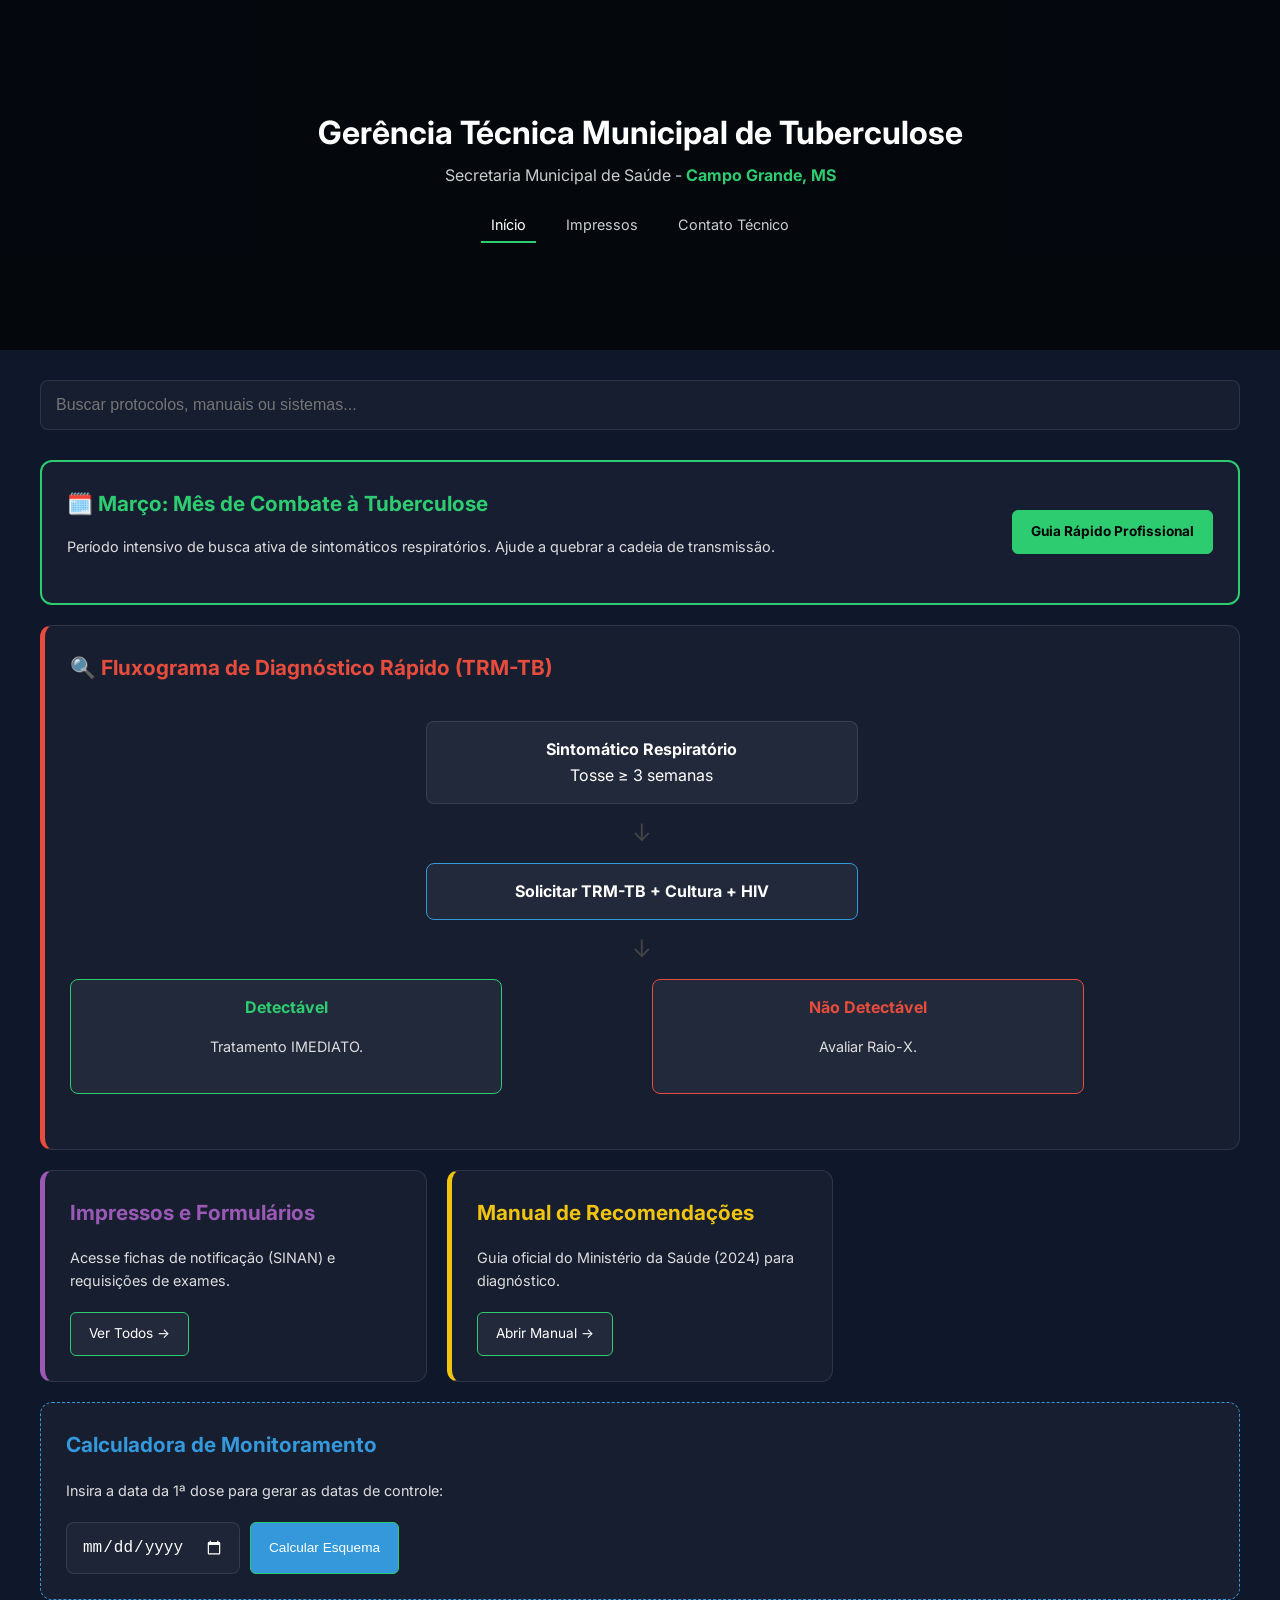
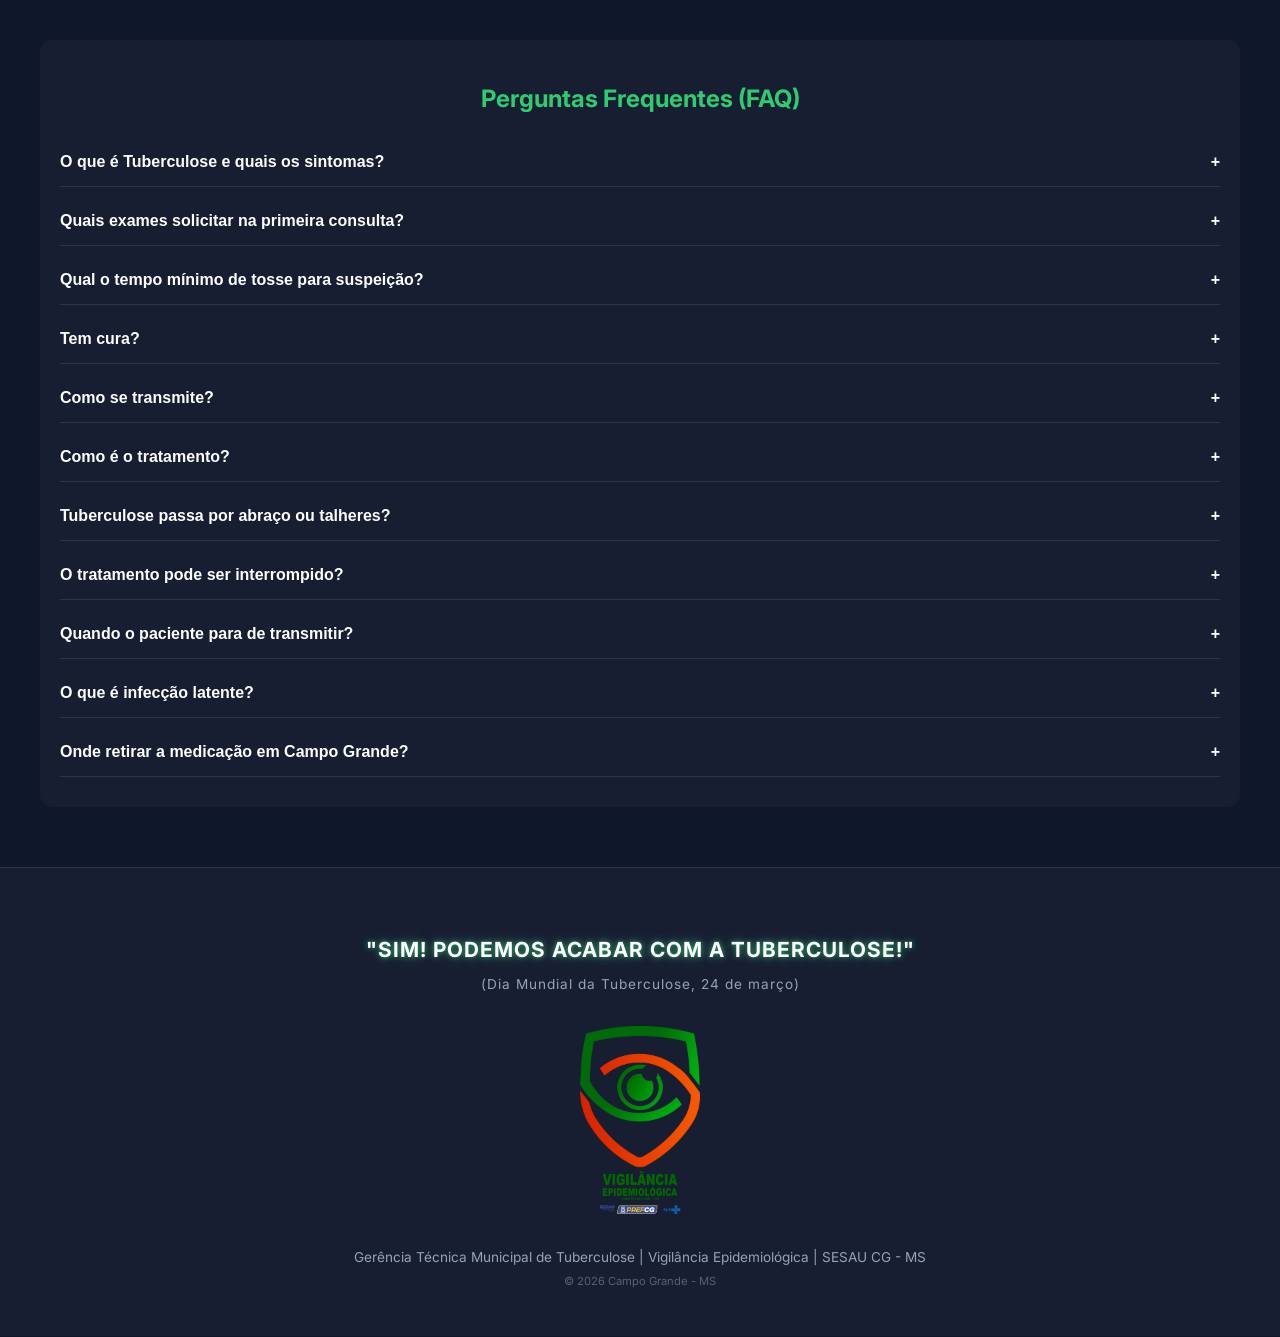
==== index.html @ 12a6256b "alteracoes no index" ====
<!DOCTYPE html>
<html lang="pt-br">

<head>
    <meta charset="UTF-8">
    <meta name="viewport" content="width=device-width, initial-scale=1.0">
    <title>Gerência Técnica Municipal de Tuberculose - SESAU</title>
    <link href="https://fonts.googleapis.com/css2?family=Inter:wght@400;500;600;700&display=swap" rel="stylesheet">
    <style>
        /* Estilos Globais */
        :root {
            --primary-green: #2ecc71;
            --primary-blue: #3498db;
            --manual-gold: #f1c40f;
            --bg-dark: #0f172a;
            --panel-bg: rgba(255, 255, 255, 0.03);
            --border-light: rgba(255, 255, 255, 0.1);
        }

        body {
            font-family: 'Inter', sans-serif;
            background-color: var(--bg-dark);
            color: #fff;
            margin: 0;
            line-height: 1.6;
        }

        .container {
            max-width: 1200px;
            margin: 0 auto;
            padding: 0 20px;
        }

        /* Header e Vídeo */
        .main-header {
            position: relative;
            height: 350px;
            overflow: hidden;
            display: flex;
            align-items: center;
            justify-content: center;
            text-align: center;
        }

        .header-video {
            position: absolute;
            top: 50%;
            left: 50%;
            min-width: 100%;
            min-height: 100%;
            z-index: -1;
            transform: translate(-50%, -50%);
            object-fit: cover;
        }

        .header-overlay {
            position: absolute;
            top: 0;
            left: 0;
            width: 100%;
            height: 100%;
            background: rgba(0, 0, 0, 0.7);
        }

        .header-content {
            position: relative;
            z-index: 1;
        }

        .brand h1 {
            margin: 0;
            font-size: 2rem;
        }

        .brand p {
            margin: 5px 0;
            color: #ccc;
        }

        .brand span {
            color: var(--primary-green);
            font-weight: bold;
        }

        .nav-menu {
            display: flex;
            gap: 20px;
            justify-content: center;
            margin-top: 20px;
        }

        .nav-menu a {
            color: #fff;
            text-decoration: none;
            font-size: 0.9rem;
            opacity: 0.8;
            transition: 0.3s;
            padding: 5px 10px;
        }

        .nav-menu a:hover,
        .nav-menu a.active {
            opacity: 1;
            border-bottom: 2px solid var(--primary-green);
        }

        /* Busca */
        .search-container {
            margin: 30px 0;
        }

        .search-field {
            width: 100%;
            padding: 15px;
            background: var(--panel-bg);
            border: 1px solid var(--border-light);
            border-radius: 8px;
            color: #fff;
            font-size: 1rem;
            outline: none;
            box-sizing: border-box;
        }

        /* Grid de Painéis */
        .grid-panels {
            display: grid;
            grid-template-columns: repeat(auto-fit, minmax(300px, 1fr));
            gap: 20px;
            margin-bottom: 30px;
        }

        .panel {
            padding: 25px;
            background: var(--panel-bg);
            border-radius: 12px;
            border: 1px solid var(--border-light);
            transition: 0.3s;
        }

        .panel h2 {
            margin-top: 0;
            font-size: 1.3rem;
            color: var(--primary-green);
        }

        .panel p {
            color: #ddd;
            font-size: 0.9rem;
            margin-bottom: 20px;
        }

        .panel-link {
            display: inline-block;
            padding: 10px 18px;
            background: rgba(255, 255, 255, 0.05);
            border: 1px solid var(--primary-green);
            border-radius: 6px;
            text-decoration: none;
            color: #fff;
            font-size: 0.85rem;
            transition: 0.3s;
            cursor: pointer;
        }

        .panel-link:hover {
            background: var(--primary-green);
            color: #000;
        }

        /* Fluxograma */
        .fluxo-container {
            display: flex;
            flex-direction: column;
            align-items: center;
            padding: 20px 0;
        }

        .fluxo-box {
            background: rgba(255, 255, 255, 0.05);
            border: 1px solid rgba(255, 255, 255, 0.1);
            padding: 15px;
            border-radius: 8px;
            max-width: 400px;
            width: 100%;
            text-align: center;
            margin-bottom: 10px;
        }

        .fluxo-seta {
            font-size: 1.5rem;
            color: #444;
            margin-bottom: 10px;
        }

        /* FAQ Section */
        .faq-section {
            margin: 40px 0;
            padding: 20px;
            background: var(--panel-bg);
            border-radius: 12px;
        }

        .faq-title {
            color: var(--primary-green);
            text-align: center;
        }

        .faq-item {
            border-bottom: 1px solid var(--border-light);
            margin-bottom: 10px;
        }

        .faq-question {
            width: 100%;
            background: none;
            border: none;
            color: #fff;
            text-align: left;
            padding: 15px 0;
            font-size: 1rem;
            font-weight: 600;
            cursor: pointer;
            display: flex;
            justify-content: space-between;
        }

        .faq-answer {
            max-height: 0;
            overflow: hidden;
            transition: max-height 0.3s ease-out;
            color: #ccc;
            font-size: 0.9rem;
        }

        /* Footer */
        .footer {
            text-align: center;
            padding: 60px 20px 40px;
            background: var(--panel-bg);
            border-top: 1px solid var(--border-light);
            margin-top: 60px;
        }

        .footer-logo img {
            max-width: 120px;
            height: auto;
            margin-bottom: 20px;
        }

        .footer p {
            color: #94a3b8;
            margin: 5px 0;
            font-size: 0.85rem;
        }

        .text-blue {
            color: var(--primary-blue) !important;
        }

        .bg-blue {
            border-color: var(--primary-blue) !important;
        }

        /* --- ESTILIZAÇÃO DA FRASE COM EFEITO DE BRILHO --- */
        .frase-campanha {
            font-size: 1.3rem;
            /* Aumentei um pouco para dar mais destaque */
            font-weight: 700;
            color: #fff;
            /* Cor branca para o texto base, o brilho dará a cor */
            margin-bottom: 25px;
            text-transform: uppercase;
            letter-spacing: 1px;
            position: relative;
            display: inline-block;
            /* Para o brilho não ocupar a largura toda */
            padding: 5px 10px;
        }

        /* O "span" com a data não deve ter brilho forte */
        .frase-campanha span {
            display: block;
            font-size: 0.85rem;
            font-weight: 400;
            color: #94a3b8;
            margin-top: 8px;
            text-transform: none;
            text-shadow: none;
            /* Remove o brilho da data */
        }

        /* A CLASSE DO EFEITO DE BRILHO SUAVE */
        .efeito-brilho {
            color: #fff;
            text-align: center;
            /* Camadas de sombra para criar o efeito de "glow" verde */
            text-shadow:
                0 0 5px rgba(46, 204, 113, 0.6),
                /* Brilho interno suave (Verde) */
                0 0 10px rgba(46, 204, 113, 0.4),
                /* Brilho médio (Verde) */
                0 0 20px rgba(255, 255, 255, 0.2);
            /* Brilho externo branco difuso */

            /* Adiciona uma animação pulsante suave para chamar atenção */
            animation: pulsarBrilho 3s infinite alternate;
        }

        /* ANIMAÇÃO PARA O BRILHO PULSAR SUAVEMENTE */
        @keyframes pulsarBrilho {
            0% {
                text-shadow:
                    0 0 5px rgba(46, 204, 113, 0.6),
                    0 0 10px rgba(46, 204, 113, 0.4),
                    0 0 20px rgba(255, 255, 255, 0.2);
            }

            100% {
                text-shadow:
                    0 0 8px rgba(46, 204, 113, 0.8),
                    /* Brilho fica ligeiramente mais forte */
                    0 0 15px rgba(46, 204, 113, 0.6),
                    0 0 30px rgba(46, 204, 113, 0.3);
            }
        }
    </style>
</head>

<body>

    <header class="main-header">
        <video autoplay muted loop playsinline class="header-video">
            <source src="pulmao2.mp4" type="video/mp4">
        </video>
        <div class="header-overlay"></div>
        <div class="header-content container">
            <div class="brand">
                <h1>Gerência Técnica Municipal de Tuberculose</h1>
                <p>Secretaria Municipal de Saúde - <span>Campo Grande, MS</span></p>
            </div>
            <nav class="nav-menu">
                <a href="index.html" class="active">Início</a>
                <a href="impressos.html">Impressos</a>
                <a href="contato.html">Contato Técnico</a>
            </nav>
        </div>
    </header>

    <main class="container">
        <div class="search-container">
            <input type="text" id="searchInput" class="search-field"
                placeholder="Buscar protocolos, manuais ou sistemas...">
        </div>

        <section class="grid-panels">
            <div class="panel"
                style="grid-column: 1 / -1; border: 2px solid var(--primary-green); display: flex; align-items: center; justify-content: space-between; flex-wrap: wrap; gap: 20px;">
                <div style="flex: 1; min-width: 300px;">
                    <h2 style="color: var(--primary-green); margin-bottom: 10px;">🗓️ Março: Mês de Combate à
                        Tuberculose</h2>
                    <p>Período intensivo de busca ativa de sintomáticos respiratórios. Ajude a quebrar a cadeia de
                        transmissão.</p>
                </div>
                <a href="guiarapidotb.pdf" class="panel-link"
                    style="background: var(--primary-green); color: #000; font-weight: bold;">Guia Rápido
                    Profissional</a>
            </div>

            <section class="panel" style="border-left: 5px solid #e74c3c; grid-column: 1 / -1;">
                <h2 style="color: #e74c3c;">🔍 Fluxograma de Diagnóstico Rápido (TRM-TB)</h2>
                <div class="fluxo-container">
                    <div class="fluxo-box"><strong>Sintomático Respiratório</strong><br><span>Tosse ≥ 3 semanas</span>
                    </div>
                    <div class="fluxo-seta">↓</div>
                    <div class="fluxo-box" style="border-color: var(--primary-blue);"><strong>Solicitar TRM-TB + Cultura
                            + HIV</strong></div>
                    <div class="fluxo-seta">↓</div>
                    <div style="display: grid; grid-template-columns: 1fr 1fr; gap: 20px; width: 100%;">
                        <div class="fluxo-box" style="border-color: var(--primary-green);"><strong
                                style="color: var(--primary-green);">Detectável</strong>
                            <p>Tratamento IMEDIATO.</p>
                        </div>
                        <div class="fluxo-box" style="border-color: #e74c3c;"><strong style="color: #e74c3c;">Não
                                Detectável</strong>
                            <p>Avaliar Raio-X.</p>
                        </div>
                    </div>
                </div>
            </section>

            <div class="panel" style="border-left: 5px solid #9b59b6;">
                <h2 style="color: #9b59b6;">Impressos e Formulários</h2>
                <p>Acesse fichas de notificação (SINAN) e requisições de exames.</p>
                <a href="impressos.html" class="panel-link">Ver Todos →</a>
            </div>

            <div class="panel" style="border-left: 5px solid var(--manual-gold);">
                <h2 style="color: var(--manual-gold);">Manual de Recomendações</h2>
                <p>Guia oficial do Ministério da Saúde (2024) para diagnóstico.</p>
                <a href="manualtb.pdf" target="_blank" class="panel-link">Abrir Manual →</a>
            </div>

            <section class="panel bg-blue" style="grid-column: 1 / -1; border: 1px dashed #f1c40f;">
                <h2 class="text-blue">Calculadora de Monitoramento</h2>
                <p>Insira a data da 1ª dose para gerar as datas de controle:</p>
                <div style="display: flex; gap: 10px; flex-wrap: wrap;">
                    <input type="date" id="dataInicio" class="search-field" style="width: auto; color-scheme: dark;">
                    <button onclick="calcularDatas()" class="panel-link"
                        style="background: var(--primary-blue); color: #fff;">Calcular Esquema</button>
                </div>
            </section>
        </section>

        <section class="faq-section">
            <h2 class="faq-title"> Perguntas Frequentes (FAQ)</h2>

            <div class="faq-item">
                <button class="faq-question">O que é Tuberculose e quais os sintomas? <span>+</span></button>
                <div class="faq-answer">
                    <p>É uma doença infecciosa e transmissível, causada pelo Mycobacterium tuberculosis ou bacilo de
                        Koch, que afeta principalmente os pulmões, mas pode atingir outros órgãos. Os sintomas são tosse
                        por mais de
                        três semanas (seca ou com catarro), febre vespertina, sudorese noturna, perda de peso e cansaço.
                    </p>
                </div>
            </div>

            </div>

            <div class="faq-item">
                <button class="faq-question">Quais exames solicitar na primeira consulta? <span>+</span></button>
                <div class="faq-answer">
                    <p>Devem ser solicitados o TRM-TB (Teste Rápido Molecular), Cultura para Micobactéria, Antibiograma,
                        Baciloscopia e Teste de HIV.</p>
                </div>
            </div>

            <div class="faq-item">
                <button class="faq-question">Qual o tempo mínimo de tosse para suspeição? <span>+</span></button>
                <div class="faq-answer">
                    <p>Para a população geral, tosse por 3 semanas ou mais. Para PVHIV ou pessoas em situação de rua,
                        qualquer tempo de tosse.</p>
                </div>
            </div>

            <div class="faq-item">
                <button class="faq-question">Tem cura? <span>+</span></button>
                <div class="faq-answer">
                    <p>Sim, a tuberculose tem cura. O tratamento é gratuito pelo SUS.</p>
                </div>
            </div>

            <div class="faq-item">
                <button class="faq-question">Como se transmite? <span>+</span></button>
                <div class="faq-answer">
                    <p>Pelo ar, quando a pessoa com a forma ativa da doença (pulmonar ou laríngea) tosse, espirra ou
                        fala, liberando bacilos.</p>
                </div>
            </div>

            <div class="faq-item">
                <button class="faq-question">Como é o tratamento?<span>+</span></button>
                <div class="faq-answer">
                    <p> Dura no mínimo 6 meses, com medicamentos diários (fase intensiva e fase de manutenção). Deve ser
                        acompanhado pelo Tratamento Diretamente Observado (TDO).</p>
                </div>
            </div>

            <div class="faq-item">
                <button class="faq-question">Tuberculose passa por abraço ou talheres?<span>+</span></button>
                <div class="faq-answer">
                    <p> Não. A transmissão é apenas aérea.</p>
                </div>
            </div>

            <div class="faq-item">
                <button class="faq-question">O tratamento pode ser interrompido?<span>+</span></button>
                <div class="faq-answer">
                    <p>Nunca. A interrupção pode tornar o bacilo resistente aos medicamentos, tornando a doença mais
                        difícil de curar.</p>
                </div>
            </div>

            <div class="faq-item">
                <button class="faq-question">Quando o paciente para de transmitir?<span>+</span></button>
                <div class="faq-answer">
                    <p> Geralmente, após 15 dias a 3 semanas de tratamento correto, o risco de transmissão diminui
                        drasticamente.</p>
                </div>
            </div>

            <div class="faq-item">
                <button class="faq-question">O que é infecção latente?<span>+</span></button>
                <div class="faq-answer">
                    <p>A pessoa tem o bacilo no corpo, mas ele está inativo. Não apresenta sintomas e não transmite.</p>
                </div>
            </div>

            <div class="faq-item">
                <button class="faq-question">Onde retirar a medicação em Campo Grande? <span>+</span></button>
                <div class="faq-answer">
                    <p>Nas Unidades Básicas de Saúde (UBS/UBSF) conforme o fluxo da rede municipal.</p>
                </div>
            </div>
        </section>
    </main>

    <footer class="footer">
        <div class="frase-campanha efeito-brilho">
            "Sim! Podemos acabar com a tuberculose!"
            <span>(Dia Mundial da Tuberculose, 24 de março)</span>
        </div>

        <div class="footer-logo">
            <img src="logocve.png" alt="Logos Institucionais">
        </div>
        <p>Gerência Técnica Municipal de Tuberculose | Vigilância Epidemiológica | SESAU CG - MS</p>
        <p style="font-size : 0.7rem; margin-top: 5px; opacity: 0.5;">© 2026 Campo Grande - MS</p>
    </footer>

    <script>
        // Lógica da Calculadora Corrigida
        function calcularDatas() {
            const dataStr = document.getElementById('dataInicio').value;
            if (!dataStr) { alert("Por favor, selecione uma data."); return; }

            const data = new Date(dataStr + "T12:00:00");
            const options = { day: '2-digit', month: '2-digit', year: 'numeric' };

            const m2 = new Date(data); m2.setMonth(m2.getMonth() + 2);
            const m4 = new Date(data); m4.setMonth(m4.getMonth() + 4);
            const m6 = new Date(data); m6.setMonth(m6.getMonth() + 6);

            alert("Cronograma Previsto:\n\n" +
                "📌 2º Mês: " + m2.toLocaleDateString('pt-BR', options) + "\n" +
                "📌 4º Mês: " + m4.toLocaleDateString('pt-BR', options) + "\n" +
                "🏁 Alta: " + m6.toLocaleDateString('pt-BR', options));
        }

        // Filtro de Busca
        const searchInput = document.getElementById('searchInput');
        searchInput.addEventListener('input', (e) => {
            const term = e.target.value.toLowerCase();
            document.querySelectorAll('.panel').forEach(panel => {
                panel.style.display = panel.innerText.toLowerCase().includes(term) ? "block" : "none";
            });
        });

        // Lógica do FAQ (Acordeão)
        document.querySelectorAll('.faq-question').forEach(button => {
            button.addEventListener('click', () => {
                const answer = button.nextElementSibling;
                const isOpen = answer.style.maxHeight;

                // Fecha todos os outros
                document.querySelectorAll('.faq-answer').forEach(a => a.style.maxHeight = null);

                // Abre o clicado
                answer.style.maxHeight = isOpen ? null : answer.scrollHeight + "px";
            });
        });
    </script>
</body>

</html>
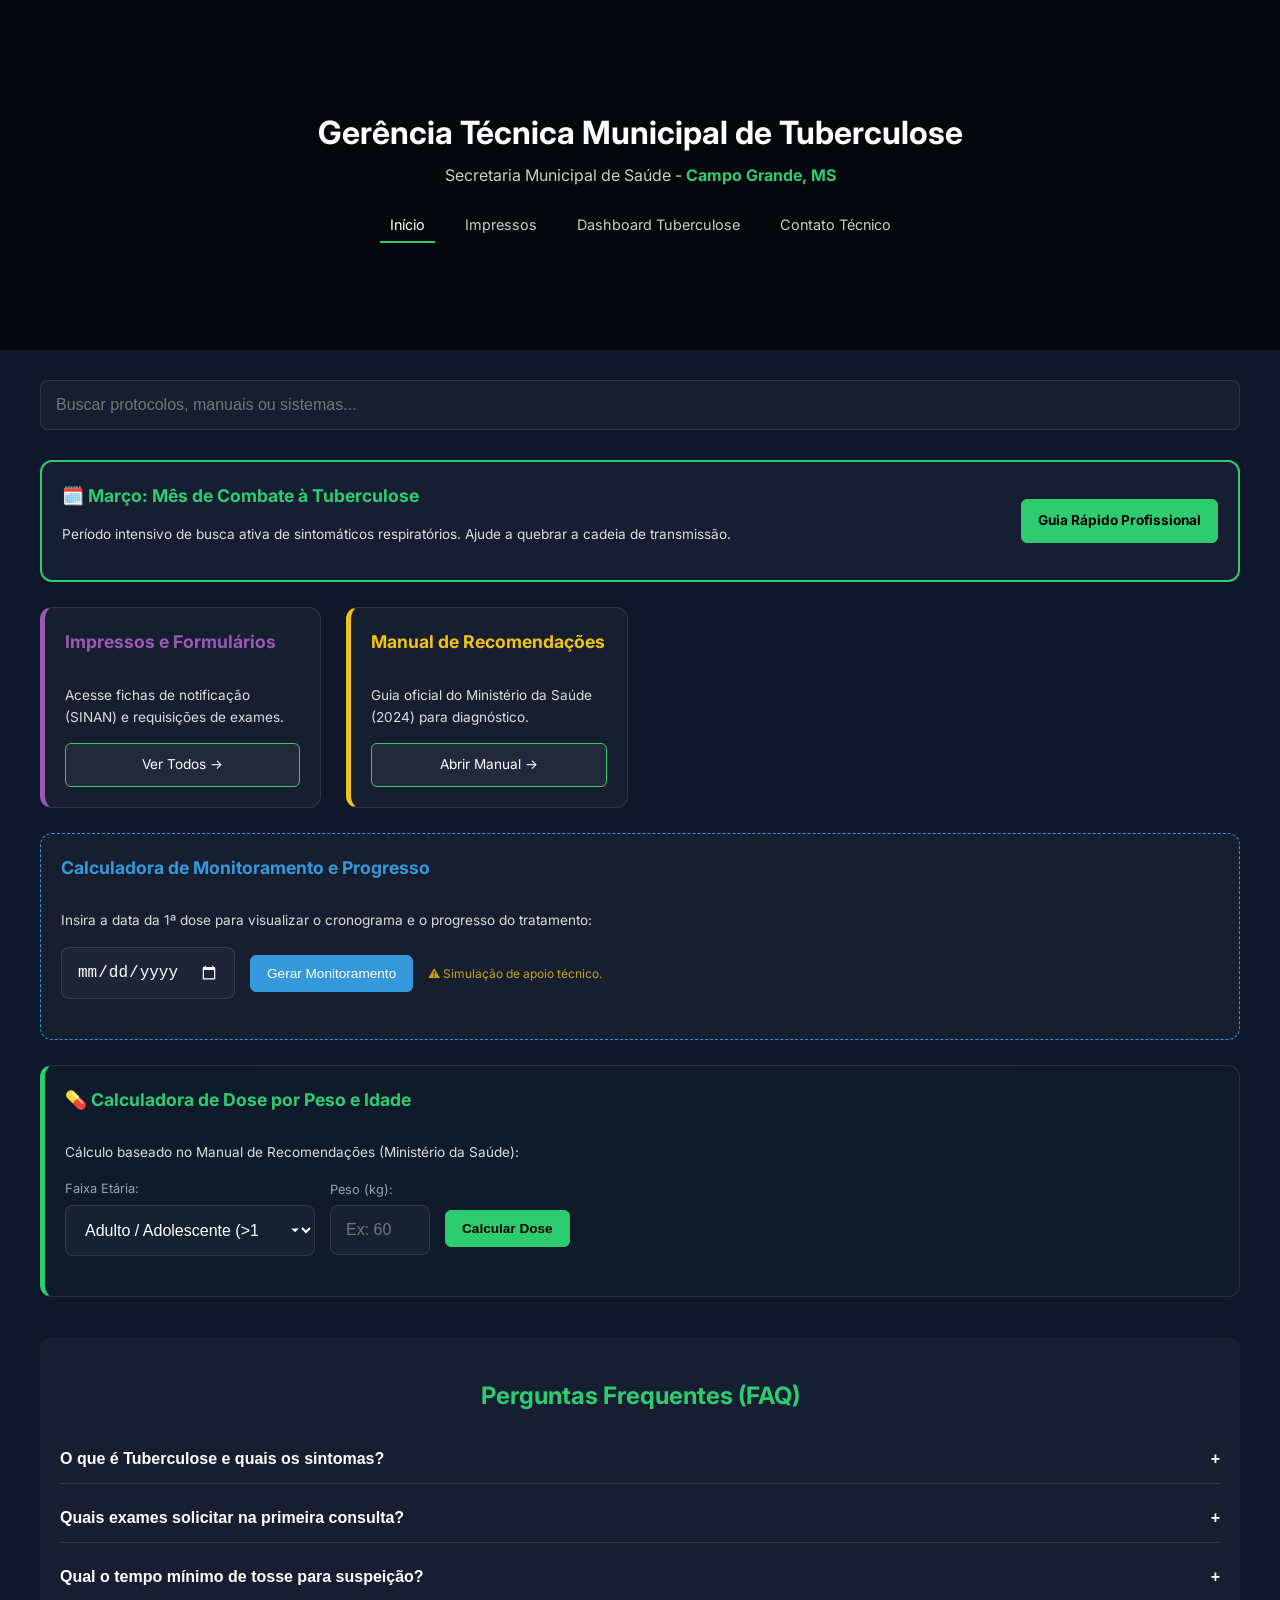
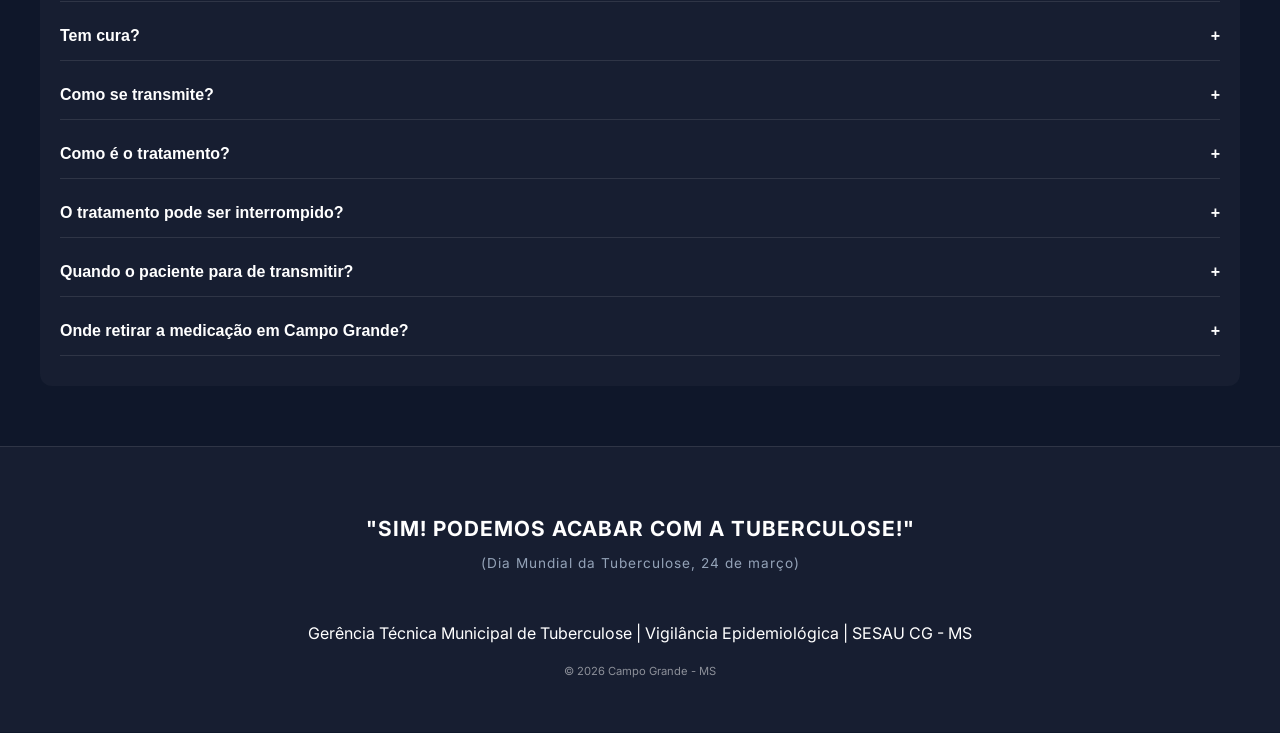
==== commit d21b57a4: "fix: atualizando layout do index e FAQ completo" ====
--- a/index.html
+++ b/index.html
@@ -121,45 +121,49 @@
             box-sizing: border-box;
         }
 
-        /* Grid de Painéis */
+        /* Grid de Painéis - CORRIGIDO */
         .grid-panels {
             display: grid;
-            grid-template-columns: repeat(auto-fit, minmax(300px, 1fr));
-            gap: 20px;
+            grid-template-columns: repeat(auto-fill, minmax(280px, 1fr)); 
+            gap: 25px; 
             margin-bottom: 30px;
         }
 
         .panel {
-            padding: 25px;
+            padding: 20px;
             background: var(--panel-bg);
             border-radius: 12px;
             border: 1px solid var(--border-light);
             transition: 0.3s;
+            display: flex;
+            flex-direction: column;
+            justify-content: space-between;
         }
 
         .panel h2 {
             margin-top: 0;
-            font-size: 1.3rem;
+            font-size: 1.1rem;
             color: var(--primary-green);
         }
 
         .panel p {
             color: #ddd;
-            font-size: 0.9rem;
-            margin-bottom: 20px;
+            font-size: 0.85rem;
+            margin-bottom: 15px;
         }
 
         .panel-link {
             display: inline-block;
-            padding: 10px 18px;
+            padding: 10px 16px;
+            font-size: 0.85rem;
             background: rgba(255, 255, 255, 0.05);
             border: 1px solid var(--primary-green);
             border-radius: 6px;
             text-decoration: none;
             color: #fff;
-            font-size: 0.85rem;
             transition: 0.3s;
             cursor: pointer;
+            text-align: center;
         }
 
         .panel-link:hover {
@@ -167,29 +171,26 @@
             color: #000;
         }
 
-        /* Fluxograma */
-        .fluxo-container {
-            display: flex;
-            flex-direction: column;
-            align-items: center;
-            padding: 20px 0;
-        }
-
-        .fluxo-box {
-            background: rgba(255, 255, 255, 0.05);
-            border: 1px solid rgba(255, 255, 255, 0.1);
-            padding: 15px;
-            border-radius: 8px;
-            max-width: 400px;
-            width: 100%;
-            text-align: center;
-            margin-bottom: 10px;
-        }
-
-        .fluxo-seta {
-            font-size: 1.5rem;
-            color: #444;
-            margin-bottom: 10px;
+        /* Específicos para os cards largos */
+        .full-width {
+            grid-column: 1 / -1;
+        }
+
+        /* Select e Date */
+        select.search-field {
+            background-image: url("data:image/svg+xml;charset=UTF-8,%3Csvg xmlns='http://www.w3.org/2000/svg' viewBox='0 0 24 24' fill='white' width='18px' height='18px'%3E%3Cpath d='M7 10l5 5 5-5z'/%3E%3C/svg%3E");
+            background-repeat: no-repeat;
+            background-position: right 10px center;
+            padding-right: 40px;
+        }
+
+        select.search-field option {
+            background-color: #1e293b;
+            color: #fff;
+        }
+
+        input[type="date"].search-field {
+            color-scheme: dark;
         }
 
         /* FAQ Section */
@@ -241,43 +242,18 @@
             margin-top: 60px;
         }
 
-        .footer-logo img {
-            max-width: 120px;
-            height: auto;
-            margin-bottom: 20px;
-        }
-
-        .footer p {
-            color: #94a3b8;
-            margin: 5px 0;
-            font-size: 0.85rem;
-        }
-
-        .text-blue {
-            color: var(--primary-blue) !important;
-        }
-
-        .bg-blue {
-            border-color: var(--primary-blue) !important;
-        }
-
-        /* --- ESTILIZAÇÃO DA FRASE COM EFEITO DE BRILHO --- */
         .frase-campanha {
             font-size: 1.3rem;
-            /* Aumentei um pouco para dar mais destaque */
             font-weight: 700;
             color: #fff;
-            /* Cor branca para o texto base, o brilho dará a cor */
             margin-bottom: 25px;
             text-transform: uppercase;
             letter-spacing: 1px;
-            position: relative;
             display: inline-block;
-            /* Para o brilho não ocupar a largura toda */
             padding: 5px 10px;
-        }
-
-        /* O "span" com a data não deve ter brilho forte */
+            animation: pulsarBrilho 3s infinite alternate;
+        }
+
         .frase-campanha span {
             display: block;
             font-size: 0.85rem;
@@ -285,44 +261,22 @@
             color: #94a3b8;
             margin-top: 8px;
             text-transform: none;
-            text-shadow: none;
-            /* Remove o brilho da data */
-        }
-
-        /* A CLASSE DO EFEITO DE BRILHO SUAVE */
-        .efeito-brilho {
-            color: #fff;
-            text-align: center;
-            /* Camadas de sombra para criar o efeito de "glow" verde */
-            text-shadow:
-                0 0 5px rgba(46, 204, 113, 0.6),
-                /* Brilho interno suave (Verde) */
-                0 0 10px rgba(46, 204, 113, 0.4),
-                /* Brilho médio (Verde) */
-                0 0 20px rgba(255, 255, 255, 0.2);
-            /* Brilho externo branco difuso */
-
-            /* Adiciona uma animação pulsante suave para chamar atenção */
-            animation: pulsarBrilho 3s infinite alternate;
-        }
-
-        /* ANIMAÇÃO PARA O BRILHO PULSAR SUAVEMENTE */
+        }
+
         @keyframes pulsarBrilho {
-            0% {
-                text-shadow:
-                    0 0 5px rgba(46, 204, 113, 0.6),
-                    0 0 10px rgba(46, 204, 113, 0.4),
-                    0 0 20px rgba(255, 255, 255, 0.2);
-            }
-
-            100% {
-                text-shadow:
-                    0 0 8px rgba(46, 204, 113, 0.8),
-                    /* Brilho fica ligeiramente mais forte */
-                    0 0 15px rgba(46, 204, 113, 0.6),
-                    0 0 30px rgba(46, 204, 113, 0.3);
-            }
-        }
+            0% { text-shadow: 0 0 5px rgba(46, 204, 113, 0.6), 0 0 10px rgba(46, 204, 113, 0.4); }
+            100% { text-shadow: 0 0 8px rgba(46, 204, 113, 0.8), 0 0 20px rgba(46, 204, 113, 0.6); }
+        }
+
+        /* Staff Info no Monitoramento */
+        .staff-item {
+            border-left: 3px solid var(--primary-green);
+            padding-left: 10px;
+            margin-bottom: 10px;
+        }
+        .staff-role { display: block; font-size: 0.7rem; color: #94a3b8; }
+        .staff-name { font-weight: bold; color: #fff; }
+
     </style>
 </head>
 
@@ -341,6 +295,7 @@
             <nav class="nav-menu">
                 <a href="index.html" class="active">Início</a>
                 <a href="impressos.html">Impressos</a>
+                <a href="dashboard.html">Dashboard Tuberculose</a>
                 <a href="contato.html">Contato Técnico</a>
             </nav>
         </div>
@@ -353,40 +308,13 @@
         </div>
 
         <section class="grid-panels">
-            <div class="panel"
-                style="grid-column: 1 / -1; border: 2px solid var(--primary-green); display: flex; align-items: center; justify-content: space-between; flex-wrap: wrap; gap: 20px;">
+            <div class="panel full-width" style="border: 2px solid var(--primary-green); flex-direction: row; align-items: center; flex-wrap: wrap;">
                 <div style="flex: 1; min-width: 300px;">
-                    <h2 style="color: var(--primary-green); margin-bottom: 10px;">🗓️ Março: Mês de Combate à
-                        Tuberculose</h2>
-                    <p>Período intensivo de busca ativa de sintomáticos respiratórios. Ajude a quebrar a cadeia de
-                        transmissão.</p>
-                </div>
-                <a href="guiarapidotb.pdf" class="panel-link"
-                    style="background: var(--primary-green); color: #000; font-weight: bold;">Guia Rápido
-                    Profissional</a>
-            </div>
-
-            <section class="panel" style="border-left: 5px solid #e74c3c; grid-column: 1 / -1;">
-                <h2 style="color: #e74c3c;">🔍 Fluxograma de Diagnóstico Rápido (TRM-TB)</h2>
-                <div class="fluxo-container">
-                    <div class="fluxo-box"><strong>Sintomático Respiratório</strong><br><span>Tosse ≥ 3 semanas</span>
-                    </div>
-                    <div class="fluxo-seta">↓</div>
-                    <div class="fluxo-box" style="border-color: var(--primary-blue);"><strong>Solicitar TRM-TB + Cultura
-                            + HIV</strong></div>
-                    <div class="fluxo-seta">↓</div>
-                    <div style="display: grid; grid-template-columns: 1fr 1fr; gap: 20px; width: 100%;">
-                        <div class="fluxo-box" style="border-color: var(--primary-green);"><strong
-                                style="color: var(--primary-green);">Detectável</strong>
-                            <p>Tratamento IMEDIATO.</p>
-                        </div>
-                        <div class="fluxo-box" style="border-color: #e74c3c;"><strong style="color: #e74c3c;">Não
-                                Detectável</strong>
-                            <p>Avaliar Raio-X.</p>
-                        </div>
-                    </div>
-                </div>
-            </section>
+                    <h2 style="color: var(--primary-green); margin-bottom: 10px;">🗓️ Março: Mês de Combate à Tuberculose</h2>
+                    <p>Período intensivo de busca ativa de sintomáticos respiratórios. Ajude a quebrar a cadeia de transmissão.</p>
+                </div>
+                <a href="guiarapidotb.pdf" class="panel-link" style="background: var(--primary-green); color: #000; font-weight: bold;">Guia Rápido Profissional</a>
+            </div>
 
             <div class="panel" style="border-left: 5px solid #9b59b6;">
                 <h2 style="color: #9b59b6;">Impressos e Formulários</h2>
@@ -400,15 +328,58 @@
                 <a href="manualtb.pdf" target="_blank" class="panel-link">Abrir Manual →</a>
             </div>
 
-            <section class="panel bg-blue" style="grid-column: 1 / -1; border: 1px dashed #f1c40f;">
-                <h2 class="text-blue">Calculadora de Monitoramento</h2>
-                <p>Insira a data da 1ª dose para gerar as datas de controle:</p>
-                <div style="display: flex; gap: 10px; flex-wrap: wrap;">
-                    <input type="date" id="dataInicio" class="search-field" style="width: auto; color-scheme: dark;">
-                    <button onclick="calcularDatas()" class="panel-link"
-                        style="background: var(--primary-blue); color: #fff;">Calcular Esquema</button>
-                </div>
-            </section>
+            <div class="panel full-width" style="border: 1px dashed var(--primary-blue);">
+                <h2 style="color: var(--primary-blue);">Calculadora de Monitoramento e Progresso</h2>
+                <p>Insira a data da 1ª dose para visualizar o cronograma e o progresso do tratamento:</p>
+
+                <div style="display: flex; gap: 15px; flex-wrap: wrap; align-items: center; margin-bottom: 20px;">
+                    <input type="date" id="dataInicio" class="search-field" style="width: auto;">
+                    <button onclick="gerarPainelMonitoramento()" class="panel-link" style="background: var(--primary-blue); border-color: var(--primary-blue);">Gerar Monitoramento</button>
+                    <span style="font-size: 0.75rem; color: var(--manual-gold); opacity: 0.8;">⚠️ Simulação de apoio técnico.</span>
+                </div>
+
+                <div id="resultadoMonitoramento" style="display: none; background: rgba(255,255,255,0.05); padding: 20px; border-radius: 8px;">
+                    <div style="display: flex; justify-content: space-between; margin-bottom: 10px;">
+                        <span style="font-size: 0.9rem; font-weight: 600;">Progresso do Tratamento</span>
+                        <span id="porcentagemTexto" style="color: var(--primary-green); font-weight: bold;">0%</span>
+                    </div>
+                    <div style="width: 100%; height: 12px; background: #1e293b; border-radius: 10px; overflow: hidden; margin-bottom: 20px;">
+                        <div id="barraProgresso" style="width: 0%; height: 100%; background: linear-gradient(90deg, var(--primary-blue), var(--primary-green)); transition: width 1s ease;"></div>
+                    </div>
+                    <div id="datasCronograma" style="display: grid; grid-template-columns: repeat(auto-fit, minmax(150px, 1fr)); gap: 15px;"></div>
+                </div>
+            </div>
+
+            <div class="panel full-width" style="border-left: 5px solid var(--primary-green); background: rgba(46, 204, 113, 0.02);">
+                <h2 style="color: var(--primary-green);">💊 Calculadora de Dose por Peso e Idade</h2>
+                <p>Cálculo baseado no Manual de Recomendações (Ministério da Saúde):</p>
+
+                <div style="display: flex; gap: 15px; flex-wrap: wrap; align-items: center; margin-bottom: 20px;">
+                    <div style="display: flex; flex-direction: column;">
+                        <label style="font-size: 0.8rem; color: #94a3b8; margin-bottom: 5px;">Faixa Etária:</label>
+                        <select id="faixaEtaria" class="search-field" style="width: 250px;">
+                            <option value="adulto">Adulto / Adolescente (>10 anos)</option>
+                            <option value="crianca">Criança (até 10 anos)</option>
+                        </select>
+                    </div>
+                    <div style="display: flex; flex-direction: column;">
+                        <label style="font-size: 0.8rem; color: #94a3b8; margin-bottom: 5px;">Peso (kg):</label>
+                        <input type="number" id="pesoPaciente" class="search-field" placeholder="Ex: 60" style="width: 100px;">
+                    </div>
+                    <button onclick="calcularDose()" class="panel-link" style="background: var(--primary-green); color: #000; font-weight: bold; margin-top: 22px;">Calcular Dose</button>
+                </div>
+
+                <div id="resultadoDose" style="display: none; padding: 20px; background: rgba(255,255,255,0.05); border-radius: 8px; border: 1px solid rgba(46, 204, 113, 0.3);">
+                    <div style="display: flex; align-items: center; gap: 15px;">
+                        <div style="font-size: 2rem;">💊</div>
+                        <div>
+                            <span id="textoDose" style="font-size: 1.1rem; font-weight: bold; display: block; color: #fff;"></span>
+                            <span id="subtextoDose" style="font-size: 0.85rem; color: #94a3b8;"></span>
+                        </div>
+                    </div>
+                    <p id="avisoDinamico" style="margin-top: 15px; font-size: 0.75rem; color: #f1c40f; border-top: 1px solid rgba(255,255,255,0.1); padding-top: 10px;"></p>
+                </div>
+            </div>
         </section>
 
         <section class="faq-section">
@@ -417,149 +388,143 @@
             <div class="faq-item">
                 <button class="faq-question">O que é Tuberculose e quais os sintomas? <span>+</span></button>
                 <div class="faq-answer">
-                    <p>É uma doença infecciosa e transmissível, causada pelo Mycobacterium tuberculosis ou bacilo de
-                        Koch, que afeta principalmente os pulmões, mas pode atingir outros órgãos. Os sintomas são tosse
-                        por mais de
-                        três semanas (seca ou com catarro), febre vespertina, sudorese noturna, perda de peso e cansaço.
-                    </p>
-                </div>
-            </div>
-
+                    <p>É uma doença infecciosa e transmissível, causada pelo Mycobacterium tuberculosis ou bacilo de Koch, que afeta principalmente os pulmões. Os sintomas são tosse por mais de três semanas (seca ou com catarro), febre vespertina, sudorese noturna e perda de peso.</p>
+                </div>
             </div>
 
             <div class="faq-item">
                 <button class="faq-question">Quais exames solicitar na primeira consulta? <span>+</span></button>
                 <div class="faq-answer">
-                    <p>Devem ser solicitados o TRM-TB (Teste Rápido Molecular), Cultura para Micobactéria, Antibiograma,
-                        Baciloscopia e Teste de HIV.</p>
+                    <p>Devem ser solicitados o TRM-TB (Teste Rápido Molecular), Cultura para Micobactéria, Antibiograma, Baciloscopia e Teste de HIV.</p>
                 </div>
             </div>
 
             <div class="faq-item">
                 <button class="faq-question">Qual o tempo mínimo de tosse para suspeição? <span>+</span></button>
                 <div class="faq-answer">
-                    <p>Para a população geral, tosse por 3 semanas ou mais. Para PVHIV ou pessoas em situação de rua,
-                        qualquer tempo de tosse.</p>
+                    <p>Para a população geral, tosse por 3 semanas ou mais. Para PVHIV (Pessoas Vivendo com HIV) ou pessoas em situação de rua, qualquer tempo de tosse já é critério para investigação.</p>
                 </div>
             </div>
 
             <div class="faq-item">
                 <button class="faq-question">Tem cura? <span>+</span></button>
                 <div class="faq-answer">
-                    <p>Sim, a tuberculose tem cura. O tratamento é gratuito pelo SUS.</p>
+                    <p>Sim, a tuberculose tem cura. O tratamento é gratuito e oferecido integralmente pelo SUS.</p>
                 </div>
             </div>
 
             <div class="faq-item">
                 <button class="faq-question">Como se transmite? <span>+</span></button>
                 <div class="faq-answer">
-                    <p>Pelo ar, quando a pessoa com a forma ativa da doença (pulmonar ou laríngea) tosse, espirra ou
-                        fala, liberando bacilos.</p>
-                </div>
-            </div>
-
-            <div class="faq-item">
-                <button class="faq-question">Como é o tratamento?<span>+</span></button>
-                <div class="faq-answer">
-                    <p> Dura no mínimo 6 meses, com medicamentos diários (fase intensiva e fase de manutenção). Deve ser
-                        acompanhado pelo Tratamento Diretamente Observado (TDO).</p>
-                </div>
-            </div>
-
-            <div class="faq-item">
-                <button class="faq-question">Tuberculose passa por abraço ou talheres?<span>+</span></button>
-                <div class="faq-answer">
-                    <p> Não. A transmissão é apenas aérea.</p>
-                </div>
-            </div>
-
-            <div class="faq-item">
-                <button class="faq-question">O tratamento pode ser interrompido?<span>+</span></button>
-                <div class="faq-answer">
-                    <p>Nunca. A interrupção pode tornar o bacilo resistente aos medicamentos, tornando a doença mais
-                        difícil de curar.</p>
-                </div>
-            </div>
-
-            <div class="faq-item">
-                <button class="faq-question">Quando o paciente para de transmitir?<span>+</span></button>
-                <div class="faq-answer">
-                    <p> Geralmente, após 15 dias a 3 semanas de tratamento correto, o risco de transmissão diminui
-                        drasticamente.</p>
-                </div>
-            </div>
-
-            <div class="faq-item">
-                <button class="faq-question">O que é infecção latente?<span>+</span></button>
-                <div class="faq-answer">
-                    <p>A pessoa tem o bacilo no corpo, mas ele está inativo. Não apresenta sintomas e não transmite.</p>
+                    <p>Pelo ar, quando a pessoa com a forma ativa da doença (pulmonar ou laríngea) tosse, espirra ou fala, liberando os bacilos no ambiente.</p>
+                </div>
+            </div>
+
+            <div class="faq-item">
+                <button class="faq-question">Como é o tratamento? <span>+</span></button>
+                <div class="faq-answer">
+                    <p>Dura no mínimo 6 meses, com medicamentos diários. Deve ser acompanhado preferencialmente pelo Tratamento Diretamente Observado (TDO) para garantir a adesão.</p>
+                </div>
+            </div>
+
+            <div class="faq-item">
+                <button class="faq-question">O tratamento pode ser interrompido? <span>+</span></button>
+                <div class="faq-answer">
+                    <p>Nunca. A interrupção pode tornar o bacilo resistente aos antibióticos, o que torna a doença muito mais difícil de curar e aumenta o risco de óbito.</p>
+                </div>
+            </div>
+
+            <div class="faq-item">
+                <button class="faq-question">Quando o paciente para de transmitir? <span>+</span></button>
+                <div class="faq-answer">
+                    <p>Geralmente, após 15 a 21 dias de tratamento correto, a carga bacilar diminui drasticamente e o risco de transmissão torna-se muito baixo.</p>
                 </div>
             </div>
 
             <div class="faq-item">
                 <button class="faq-question">Onde retirar a medicação em Campo Grande? <span>+</span></button>
                 <div class="faq-answer">
-                    <p>Nas Unidades Básicas de Saúde (UBS/UBSF) conforme o fluxo da rede municipal.</p>
+                    <p>Nas Unidades Básicas de Saúde (UBS/UBSF) de referência do paciente, conforme o fluxo da rede municipal da SESAU.</p>
                 </div>
             </div>
         </section>
     </main>
 
     <footer class="footer">
-        <div class="frase-campanha efeito-brilho">
+        <div class="frase-campanha">
             "Sim! Podemos acabar com a tuberculose!"
             <span>(Dia Mundial da Tuberculose, 24 de março)</span>
         </div>
-
-        <div class="footer-logo">
-            <img src="logocve.png" alt="Logos Institucionais">
-        </div>
         <p>Gerência Técnica Municipal de Tuberculose | Vigilância Epidemiológica | SESAU CG - MS</p>
-        <p style="font-size : 0.7rem; margin-top: 5px; opacity: 0.5;">© 2026 Campo Grande - MS</p>
+        <p style="font-size: 0.7rem; margin-top: 5px; opacity: 0.5;">© 2026 Campo Grande - MS</p>
     </footer>
 
     <script>
-        // Lógica da Calculadora Corrigida
-        function calcularDatas() {
-            const dataStr = document.getElementById('dataInicio').value;
-            if (!dataStr) { alert("Por favor, selecione uma data."); return; }
-
-            const data = new Date(dataStr + "T12:00:00");
-            const options = { day: '2-digit', month: '2-digit', year: 'numeric' };
-
-            const m2 = new Date(data); m2.setMonth(m2.getMonth() + 2);
-            const m4 = new Date(data); m4.setMonth(m4.getMonth() + 4);
-            const m6 = new Date(data); m6.setMonth(m6.getMonth() + 6);
-
-            alert("Cronograma Previsto:\n\n" +
-                "📌 2º Mês: " + m2.toLocaleDateString('pt-BR', options) + "\n" +
-                "📌 4º Mês: " + m4.toLocaleDateString('pt-BR', options) + "\n" +
-                "🏁 Alta: " + m6.toLocaleDateString('pt-BR', options));
-        }
-
-        // Filtro de Busca
-        const searchInput = document.getElementById('searchInput');
-        searchInput.addEventListener('input', (e) => {
-            const term = e.target.value.toLowerCase();
-            document.querySelectorAll('.panel').forEach(panel => {
-                panel.style.display = panel.innerText.toLowerCase().includes(term) ? "block" : "none";
+        function gerarPainelMonitoramento() {
+            const dataInput = document.getElementById('dataInicio').value;
+            if (!dataInput) { alert("Selecione a data."); return; }
+            const dataInicio = new Date(dataInput + "T12:00:00");
+            const hoje = new Date();
+            const dataAlta = new Date(dataInicio); dataAlta.setMonth(dataAlta.getMonth() + 6);
+            
+            let progresso = Math.round(((hoje - dataInicio) / (dataAlta - dataInicio)) * 100);
+            progresso = Math.max(0, Math.min(100, progresso));
+
+            document.getElementById('resultadoMonitoramento').style.display = 'block';
+            document.getElementById('barraProgresso').style.width = progresso + "%";
+            document.getElementById('porcentagemTexto').innerText = progresso + "%";
+
+            const m2 = new Date(dataInicio); m2.setMonth(m2.getMonth() + 2);
+            const m4 = new Date(dataInicio); m4.setMonth(m4.getMonth() + 4);
+            const opt = { day: '2-digit', month: '2-digit', year: 'numeric' };
+
+            document.getElementById('datasCronograma').innerHTML = `
+                <div class="staff-item"><span class="staff-role">2º Mês (Controle)</span><span class="staff-name">${m2.toLocaleDateString('pt-BR', opt)}</span></div>
+                <div class="staff-item"><span class="staff-role">4º Mês (Controle)</span><span class="staff-name">${m4.toLocaleDateString('pt-BR', opt)}</span></div>
+                <div class="staff-item" style="border-color: var(--primary-blue)"><span class="staff-role">Previsão de Alta</span><span class="staff-name">${dataAlta.toLocaleDateString('pt-BR', opt)}</span></div>
+            `;
+        }
+
+        function calcularDose() {
+            const faixa = document.getElementById('faixaEtaria').value;
+            const peso = parseFloat(document.getElementById('pesoPaciente').value);
+            if (!peso || peso <= 0) { alert("Peso inválido."); return; }
+
+            let rec = ""; let esq = ""; let aviso = "";
+            if (faixa === "adulto") {
+                esq = "Esquema Básico (RHZE 150/75/400/275mg)";
+                if (peso <= 35) rec = "02 Comprimidos (RHZE)";
+                else if (peso <= 50) rec = "03 Comprimidos (RHZE)";
+                else rec = "04 Comprimidos (RHZE)";
+                aviso = "A prescrição final é de responsabilidade médica.";
+            } else {
+                esq = "Esquema Pediátrico (RHZ 75/50/150mg dispersível)";
+                if (peso <= 7) rec = "01 Comprimido dispersível";
+                else if (peso <= 11) rec = "1,5 Comprimido dispersível";
+                else rec = "02 a 03 Comprimidos (conforme peso exato)";
+                aviso = "A dosagem pediátrica requer atenção rigorosa ao peso.";
+            }
+            document.getElementById('textoDose').innerText = rec;
+            document.getElementById('subtextoDose').innerText = "Esquema: " + esq;
+            document.getElementById('avisoDinamico').innerText = aviso;
+            document.getElementById('resultadoDose').style.display = 'block';
+        }
+
+        // FAQ Toggle
+        document.querySelectorAll('.faq-question').forEach(btn => {
+            btn.addEventListener('click', () => {
+                const ans = btn.nextElementSibling;
+                ans.style.maxHeight = ans.style.maxHeight ? null : ans.scrollHeight + "px";
             });
         });
 
-        // Lógica do FAQ (Acordeão)
-        document.querySelectorAll('.faq-question').forEach(button => {
-            button.addEventListener('click', () => {
-                const answer = button.nextElementSibling;
-                const isOpen = answer.style.maxHeight;
-
-                // Fecha todos os outros
-                document.querySelectorAll('.faq-answer').forEach(a => a.style.maxHeight = null);
-
-                // Abre o clicado
-                answer.style.maxHeight = isOpen ? null : answer.scrollHeight + "px";
+        // Filtro de Busca Simples
+        document.getElementById('searchInput').addEventListener('input', (e) => {
+            const term = e.target.value.toLowerCase();
+            document.querySelectorAll('.panel').forEach(p => {
+                p.style.display = p.innerText.toLowerCase().includes(term) ? "flex" : "none";
             });
         });
     </script>
 </body>
-
 </html>
